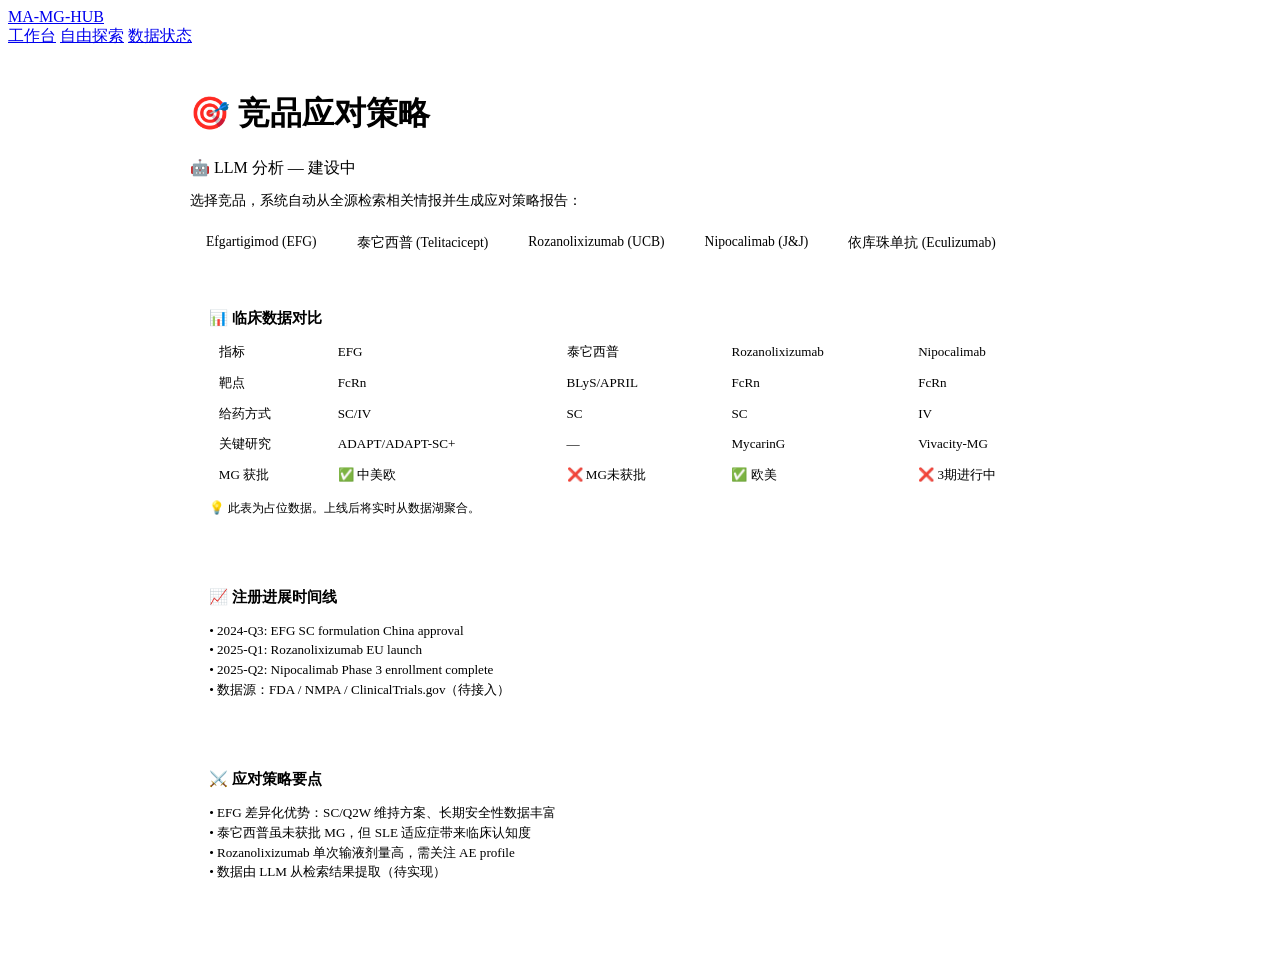
==== pages/competitive.html @ c4138e95 "feat: 填充所有7张卡片页面(真数据+骨架占位)" ====
<!DOCTYPE html>
<html lang="zh-CN">
<head>
<meta charset="UTF-8">
<meta name="viewport" content="width=device-width, initial-scale=1.0">
<title>竞品应对策略 · MA-MG-HUB</title>
<link rel="stylesheet" href="/MA-MG-HUB/assets/main.css">
<style>
.compete-main { max-width: 900px; margin: 0 auto; padding: 1.5rem; }
.drug-select {
  display: flex; gap: 0.5rem; flex-wrap: wrap; margin: 1rem 0;
}
.drug-btn {
  padding: 0.5rem 1rem; border-radius: 8px;
  border: 1px solid var(--bg3); background: var(--bg2);
  cursor: pointer; font-size: 0.85rem; transition: all 0.12s;
}
.drug-btn:hover { border-color: var(--accent); }
.drug-btn.selected { border-color: var(--accent); background: rgba(37,99,235,0.08); color: var(--accent); }

.section-card {
  background: var(--bg2); border: 1px solid var(--bg3);
  border-radius: 8px; padding: 1rem 1.2rem; margin-bottom: 0.6rem;
}
.section-card h3 { font-size: 0.95rem; margin-bottom: 0.3rem; }
.section-card p { font-size: 0.82rem; color: var(--fg2); line-height: 1.5; }

.comparison-table { width: 100%; border-collapse: collapse; margin-top: 0.5rem; }
.comparison-table th, .comparison-table td {
  padding: 0.4rem 0.6rem; border: 1px solid var(--bg3);
  font-size: 0.82rem; text-align: left;
}
.comparison-table th { background: var(--bg); font-weight: 500; }
.comparison-table td { color: var(--fg2); }
</style>
</head>
<body>

<nav class="nav">
  <div class="nav-inner">
    <a href="/MA-MG-HUB/" class="nav-brand">MA-MG-HUB</a>
    <div class="nav-links">
      <a href="/MA-MG-HUB/" class="nav-link">工作台</a>
      <a href="/MA-MG-HUB/pages/literature.html" class="nav-link">自由探索</a>
      <a href="/MA-MG-HUB/pages/data-ops.html" class="nav-link">数据状态</a>
    </div>
  </div>
</nav>

<div class="compete-main">
  <div class="page-header">
    <h1>🎯 竞品应对策略</h1>
    <div class="page-header-actions">
      <span class="update-badge" data-placeholder="true">🤖 LLM 分析 — 建设中</span>
    </div>
  </div>

  <p style="font-size:0.85rem;color:var(--fg2);margin-bottom:0.5rem">选择竞品，系统自动从全源检索相关情报并生成应对策略报告：</p>

  <div class="drug-select">
    <div class="drug-btn" onclick="selectDrug(this)">Efgartigimod (EFG)</div>
    <div class="drug-btn" onclick="selectDrug(this)">泰它西普 (Telitacicept)</div>
    <div class="drug-btn" onclick="selectDrug(this)">Rozanolixizumab (UCB)</div>
    <div class="drug-btn" onclick="selectDrug(this)">Nipocalimab (J&J)</div>
    <div class="drug-btn" onclick="selectDrug(this)">依库珠单抗 (Eculizumab)</div>
  </div>

  <div id="reportArea">
    <div class="section-card">
      <h3 data-placeholder="true">📊 临床数据对比</h3>
      <table class="comparison-table" data-placeholder="true">
        <tr><th>指标</th><th>EFG</th><th>泰它西普</th><th>Rozanolixizumab</th><th>Nipocalimab</th></tr>
        <tr><td>靶点</td><td>FcRn</td><td>BLyS/APRIL</td><td>FcRn</td><td>FcRn</td></tr>
        <tr><td>给药方式</td><td>SC/IV</td><td>SC</td><td>SC</td><td>IV</td></tr>
        <tr><td>关键研究</td><td>ADAPT/ADAPT-SC+</td><td>—</td><td>MycarinG</td><td>Vivacity-MG</td></tr>
        <tr><td>MG 获批</td><td>✅ 中美欧</td><td>❌ MG未获批</td><td>✅ 欧美</td><td>❌ 3期进行中</td></tr>
      </table>
      <p style="font-size:0.78rem;color:var(--fg3);margin-top:0.5rem" data-placeholder="true">💡 此表为占位数据。上线后将实时从数据湖聚合。</p>
    </div>

    <div class="section-card" data-placeholder="true">
      <h3>📈 注册进展时间线</h3>
      <p data-placeholder="true">• 2024-Q3: EFG SC formulation China approval<br>
      • 2025-Q1: Rozanolixizumab EU launch<br>
      • 2025-Q2: Nipocalimab Phase 3 enrollment complete<br>
      • 数据源：FDA / NMPA / ClinicalTrials.gov（待接入）</p>
    </div>

    <div class="section-card" data-placeholder="true">
      <h3>⚔️ 应对策略要点</h3>
      <p data-placeholder="true">• EFG 差异化优势：SC/Q2W 维持方案、长期安全性数据丰富<br>
      • 泰它西普虽未获批 MG，但 SLE 适应症带来临床认知度<br>
      • Rozanolixizumab 单次输液剂量高，需关注 AE profile<br>
      • 数据由 LLM 从检索结果提取（待实现）</p>
    </div>
  </div>
</div>

<script>
function selectDrug(el) {
  document.querySelectorAll('.drug-btn').forEach(b => b.classList.remove('selected'));
  el.classList.add('selected');
  alert('🤖 竞品情报聚合引擎尚未搭建\n\n完成后将：\n1. 自动检索 competitor:{name} tag\n2. 文献/试验/监管 跨源聚合\n3. LLM 输出结构化报告');
}
</script>
</body>
</html>
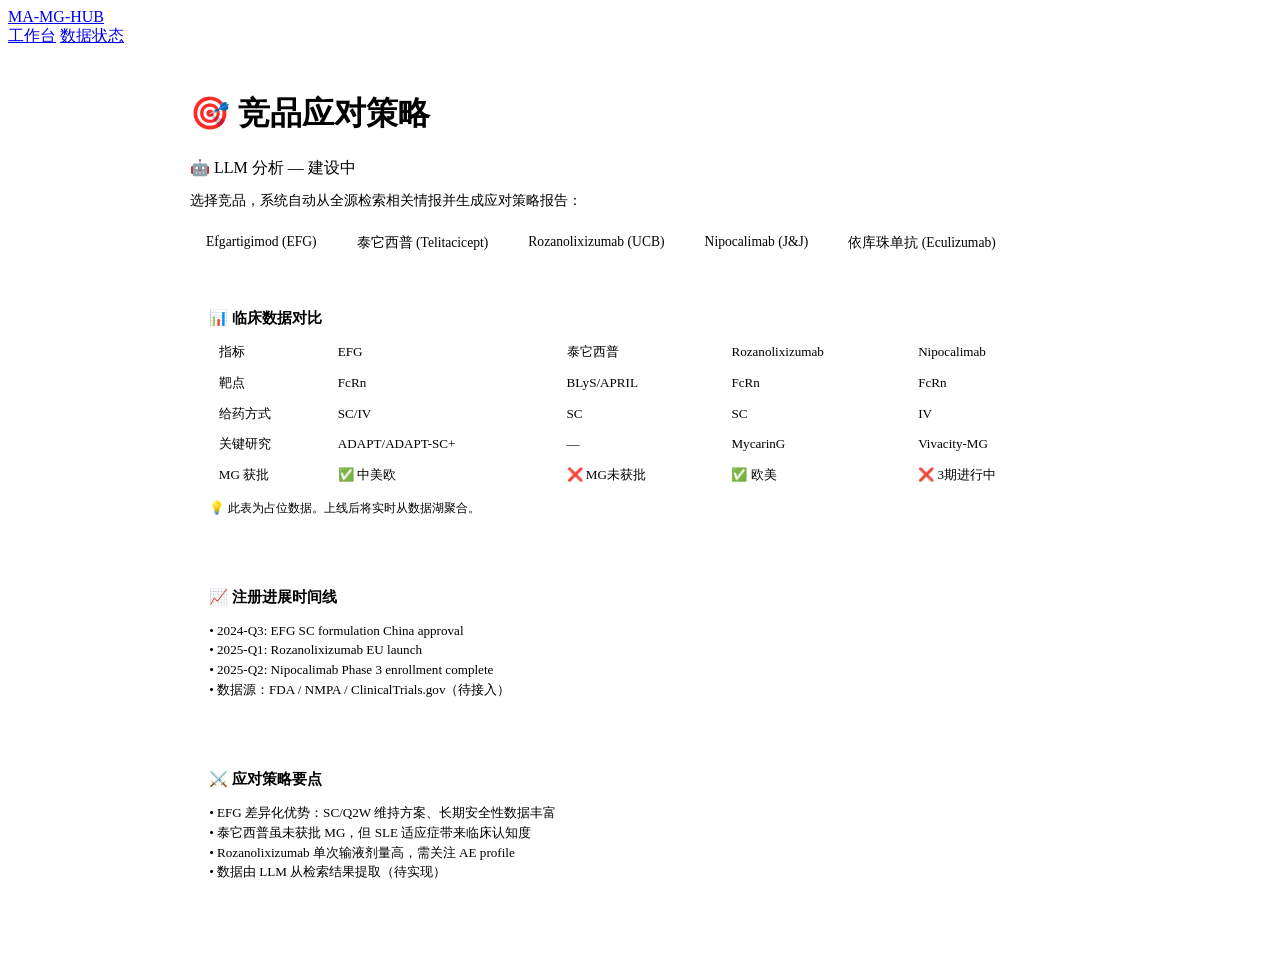
==== commit 1a3adc44: "fix: 子页面导航栏统一去掉自由探索链接" ====
--- a/pages/competitive.html
+++ b/pages/competitive.html
@@ -41,7 +41,6 @@
     <a href="/MA-MG-HUB/" class="nav-brand">MA-MG-HUB</a>
     <div class="nav-links">
       <a href="/MA-MG-HUB/" class="nav-link">工作台</a>
-      <a href="/MA-MG-HUB/pages/literature.html" class="nav-link">自由探索</a>
       <a href="/MA-MG-HUB/pages/data-ops.html" class="nav-link">数据状态</a>
     </div>
   </div>
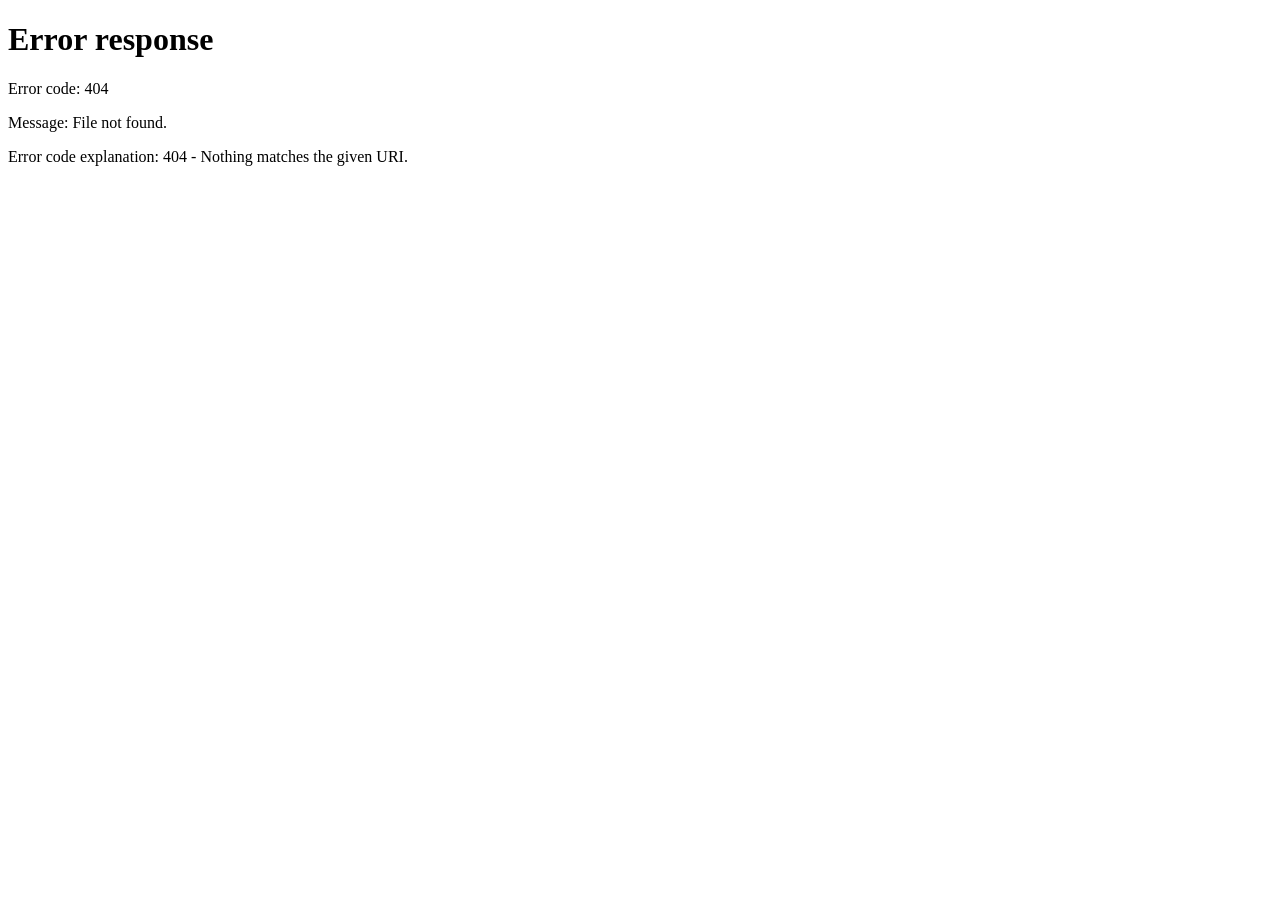
==== commit 6fa6ffdf: "feat: implement v3.2 static hub MVP" ====
--- a/pages/competitive.html
+++ b/pages/competitive.html
@@ -3,104 +3,16 @@
 <head>
 <meta charset="UTF-8">
 <meta name="viewport" content="width=device-width, initial-scale=1.0">
-<title>竞品应对策略 · MA-MG-HUB</title>
+<meta http-equiv="refresh" content="0; url=/MA-MG-HUB/pages/landscape.html">
+<title>跳转至诊治格局 · MA-MG-HUB</title>
 <link rel="stylesheet" href="/MA-MG-HUB/assets/main.css">
-<style>
-.compete-main { max-width: 900px; margin: 0 auto; padding: 1.5rem; }
-.drug-select {
-  display: flex; gap: 0.5rem; flex-wrap: wrap; margin: 1rem 0;
-}
-.drug-btn {
-  padding: 0.5rem 1rem; border-radius: 8px;
-  border: 1px solid var(--bg3); background: var(--bg2);
-  cursor: pointer; font-size: 0.85rem; transition: all 0.12s;
-}
-.drug-btn:hover { border-color: var(--accent); }
-.drug-btn.selected { border-color: var(--accent); background: rgba(37,99,235,0.08); color: var(--accent); }
-
-.section-card {
-  background: var(--bg2); border: 1px solid var(--bg3);
-  border-radius: 8px; padding: 1rem 1.2rem; margin-bottom: 0.6rem;
-}
-.section-card h3 { font-size: 0.95rem; margin-bottom: 0.3rem; }
-.section-card p { font-size: 0.82rem; color: var(--fg2); line-height: 1.5; }
-
-.comparison-table { width: 100%; border-collapse: collapse; margin-top: 0.5rem; }
-.comparison-table th, .comparison-table td {
-  padding: 0.4rem 0.6rem; border: 1px solid var(--bg3);
-  font-size: 0.82rem; text-align: left;
-}
-.comparison-table th { background: var(--bg); font-weight: 500; }
-.comparison-table td { color: var(--fg2); }
-</style>
 </head>
 <body>
-
-<nav class="nav">
-  <div class="nav-inner">
-    <a href="/MA-MG-HUB/" class="nav-brand">MA-MG-HUB</a>
-    <div class="nav-links">
-      <a href="/MA-MG-HUB/" class="nav-link">工作台</a>
-      <a href="/MA-MG-HUB/pages/data-ops.html" class="nav-link">数据状态</a>
-    </div>
+<main class="main">
+  <div class="empty-state">
+    <h3>竞品应对已合并到诊治格局</h3>
+    <p><a class="text-link" href="/MA-MG-HUB/pages/landscape.html">进入诊治格局</a></p>
   </div>
-</nav>
-
-<div class="compete-main">
-  <div class="page-header">
-    <h1>🎯 竞品应对策略</h1>
-    <div class="page-header-actions">
-      <span class="update-badge" data-placeholder="true">🤖 LLM 分析 — 建设中</span>
-    </div>
-  </div>
-
-  <p style="font-size:0.85rem;color:var(--fg2);margin-bottom:0.5rem">选择竞品，系统自动从全源检索相关情报并生成应对策略报告：</p>
-
-  <div class="drug-select">
-    <div class="drug-btn" onclick="selectDrug(this)">Efgartigimod (EFG)</div>
-    <div class="drug-btn" onclick="selectDrug(this)">泰它西普 (Telitacicept)</div>
-    <div class="drug-btn" onclick="selectDrug(this)">Rozanolixizumab (UCB)</div>
-    <div class="drug-btn" onclick="selectDrug(this)">Nipocalimab (J&J)</div>
-    <div class="drug-btn" onclick="selectDrug(this)">依库珠单抗 (Eculizumab)</div>
-  </div>
-
-  <div id="reportArea">
-    <div class="section-card">
-      <h3 data-placeholder="true">📊 临床数据对比</h3>
-      <table class="comparison-table" data-placeholder="true">
-        <tr><th>指标</th><th>EFG</th><th>泰它西普</th><th>Rozanolixizumab</th><th>Nipocalimab</th></tr>
-        <tr><td>靶点</td><td>FcRn</td><td>BLyS/APRIL</td><td>FcRn</td><td>FcRn</td></tr>
-        <tr><td>给药方式</td><td>SC/IV</td><td>SC</td><td>SC</td><td>IV</td></tr>
-        <tr><td>关键研究</td><td>ADAPT/ADAPT-SC+</td><td>—</td><td>MycarinG</td><td>Vivacity-MG</td></tr>
-        <tr><td>MG 获批</td><td>✅ 中美欧</td><td>❌ MG未获批</td><td>✅ 欧美</td><td>❌ 3期进行中</td></tr>
-      </table>
-      <p style="font-size:0.78rem;color:var(--fg3);margin-top:0.5rem" data-placeholder="true">💡 此表为占位数据。上线后将实时从数据湖聚合。</p>
-    </div>
-
-    <div class="section-card" data-placeholder="true">
-      <h3>📈 注册进展时间线</h3>
-      <p data-placeholder="true">• 2024-Q3: EFG SC formulation China approval<br>
-      • 2025-Q1: Rozanolixizumab EU launch<br>
-      • 2025-Q2: Nipocalimab Phase 3 enrollment complete<br>
-      • 数据源：FDA / NMPA / ClinicalTrials.gov（待接入）</p>
-    </div>
-
-    <div class="section-card" data-placeholder="true">
-      <h3>⚔️ 应对策略要点</h3>
-      <p data-placeholder="true">• EFG 差异化优势：SC/Q2W 维持方案、长期安全性数据丰富<br>
-      • 泰它西普虽未获批 MG，但 SLE 适应症带来临床认知度<br>
-      • Rozanolixizumab 单次输液剂量高，需关注 AE profile<br>
-      • 数据由 LLM 从检索结果提取（待实现）</p>
-    </div>
-  </div>
-</div>
-
-<script>
-function selectDrug(el) {
-  document.querySelectorAll('.drug-btn').forEach(b => b.classList.remove('selected'));
-  el.classList.add('selected');
-  alert('🤖 竞品情报聚合引擎尚未搭建\n\n完成后将：\n1. 自动检索 competitor:{name} tag\n2. 文献/试验/监管 跨源聚合\n3. LLM 输出结构化报告');
-}
-</script>
+</main>
 </body>
 </html>
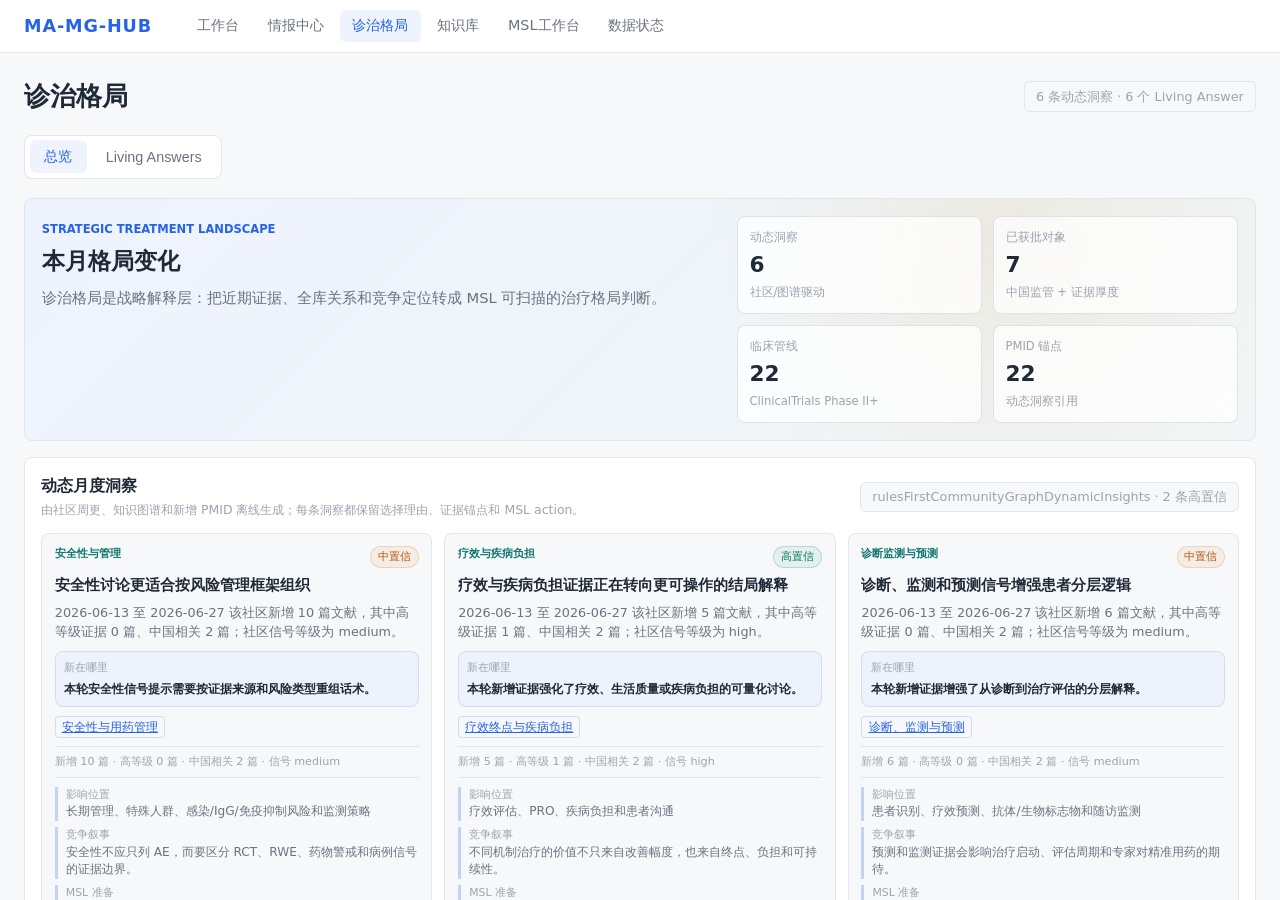
==== commit 7d60e2e9: "Fix site security and pipeline quality gates" ====
--- a/pages/competitive.html
+++ b/pages/competitive.html
@@ -3,15 +3,14 @@
 <head>
 <meta charset="UTF-8">
 <meta name="viewport" content="width=device-width, initial-scale=1.0">
-<meta http-equiv="refresh" content="0; url=/MA-MG-HUB/pages/landscape.html">
+<meta http-equiv="refresh" content="0; url=landscape.html">
 <title>跳转至诊治格局 · MA-MG-HUB</title>
-<link rel="stylesheet" href="/MA-MG-HUB/assets/main.css">
 </head>
 <body>
 <main class="main">
   <div class="empty-state">
     <h3>竞品应对已合并到诊治格局</h3>
-    <p><a class="text-link" href="/MA-MG-HUB/pages/landscape.html">进入诊治格局</a></p>
+    <p><a href="landscape.html">进入诊治格局</a></p>
   </div>
 </main>
 </body>
